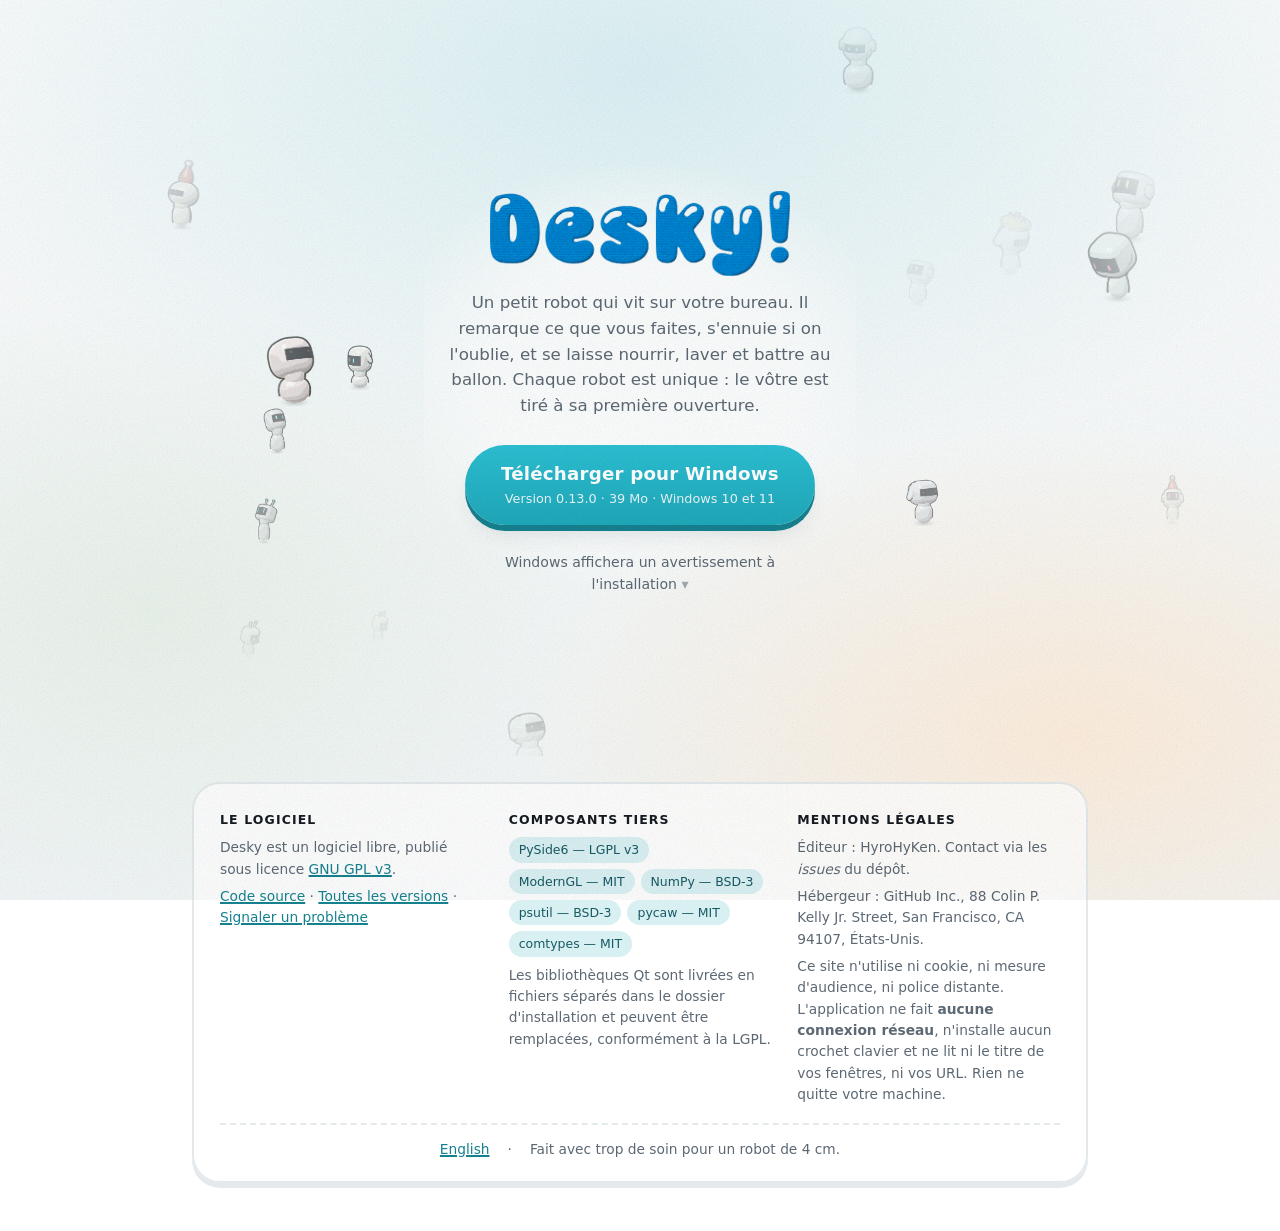
==== docs/index.html @ 5d932078 "L16 : site vitrine, licence GPL v3 et lien de téléchargement tenu par la CI" ====
<!doctype html>
<html lang="fr">
<head>
<meta charset="utf-8">
<meta name="viewport" content="width=device-width, initial-scale=1">
<meta name="color-scheme" content="light">
<title>Desky — un petit robot qui vit sur votre bureau</title>
<meta name="description" content="Desky est un compagnon de bureau pour Windows. Il réagit à ce que vous faites, on s'occupe de lui, on joue avec lui. Aucune connexion, aucune donnée qui sort.">
<link rel="canonical" href="https://hyrohyken.github.io/Desky/">
<link rel="alternate" hreflang="fr" href="https://hyrohyken.github.io/Desky/">
<link rel="alternate" hreflang="en" href="https://hyrohyken.github.io/Desky/en/">
<link rel="icon" href="assets/logo.png" type="image/png">
<meta property="og:type" content="website">
<meta property="og:title" content="Desky — un petit robot qui vit sur votre bureau">
<meta property="og:description" content="Un compagnon de bureau pour Windows. Aucune connexion, aucune donnée qui sort.">
<meta property="og:image" content="https://hyrohyken.github.io/Desky/assets/logo.png">
<meta property="og:locale" content="fr_FR">
<meta name="twitter:card" content="summary_large_image">
<link rel="stylesheet" href="style.css">
</head>
<body>

<main class="scene">
  <canvas id="champ" aria-hidden="true"></canvas>

  <div class="carte">
    <img class="logo" src="assets/logo.png" alt="Desky" width="1000" height="380">

    <p class="pitch apparait" style="--retard: 160ms">
      Un petit robot qui vit sur votre bureau. Il remarque ce que vous faites,
      s'ennuie si on l'oublie, et se laisse nourrir, laver et battre au ballon.
      Chaque robot est unique&nbsp;: le vôtre est tiré à sa première ouverture.
    </p>

    <div class="apparait" style="--retard: 280ms">
    <!-- telechargement:debut — bloc régénéré à chaque release par
         tools/site_release.py. Ne pas modifier à la main : la publication
         réécrit tout ce qui se trouve entre les deux marqueurs. -->
    <a class="telecharger" href="https://github.com/HyroHyKen/Desky/releases/download/v0.13.0/Desky-0.13.0-setup.exe">
      <span class="telecharger-titre">Télécharger pour Windows</span>
      <span class="telecharger-meta">Version 0.13.0 · 39 Mo · Windows 10 et 11</span>
    </a>
    <!-- telechargement:fin -->
    </div>

    <details class="avertissement apparait" style="--retard: 400ms">
      <summary>Windows affichera un avertissement à l'installation</summary>
      <div class="avertissement-corps">
        <p>
          L'installateur n'est pas signé par un certificat commercial — ils
          coûtent plusieurs centaines d'euros par an, et Desky est gratuit.
          Windows affiche donc «&nbsp;Windows a protégé votre ordinateur&nbsp;»
          pour tout programme qu'il ne reconnaît pas encore.
        </p>
        <ol>
          <li>Cliquez sur <strong>Informations complémentaires</strong>.</li>
          <li>Puis sur <strong>Exécuter quand même</strong>.</li>
        </ol>
        <p>
          Chaque version est publiée avec son empreinte SHA‑256 et une
          attestation de provenance
          <a href="https://www.sigstore.dev/" rel="noopener">Sigstore</a>. Elles
          garantissent que le fichier vient bien du dépôt public, construit à
          partir du commit annoncé — et vous pouvez le vérifier vous‑même en
          deux commandes&nbsp;:
        </p>
        <pre><code>Get-FileHash .\Desky-0.13.0-setup.exe -Algorithm SHA256
gh attestation verify .\Desky-0.13.0-setup.exe --repo HyroHyKen/Desky</code></pre>
        <p>
          L'empreinte attendue est dans <code>SHA256SUMS.txt</code>, à côté de
          l'installateur sur la
          <a href="https://github.com/HyroHyKen/Desky/releases/latest" rel="noopener">page
          de la version</a>.
        </p>
      </div>
    </details>
  </div>
</main>

<footer>
  <div class="pied apparait" style="--retard: 540ms">
    <div class="pied-colonnes">

      <section>
        <h2>Le logiciel</h2>
        <p>
          Desky est un logiciel libre, publié sous licence
          <a href="https://www.gnu.org/licenses/gpl-3.0.html" rel="noopener">GNU
          GPL&nbsp;v3</a>.
        </p>
        <p>
          <a href="https://github.com/HyroHyKen/Desky" rel="noopener">Code source</a> ·
          <a href="https://github.com/HyroHyKen/Desky/releases" rel="noopener">Toutes les versions</a> ·
          <a href="https://github.com/HyroHyKen/Desky/issues" rel="noopener">Signaler un problème</a>
        </p>
      </section>

      <section>
        <h2>Composants tiers</h2>
        <ul class="pastilles">
          <li>PySide6 — LGPL v3</li>
          <li>ModernGL — MIT</li>
          <li>NumPy — BSD‑3</li>
          <li>psutil — BSD‑3</li>
          <li>pycaw — MIT</li>
          <li>comtypes — MIT</li>
        </ul>
        <p>
          Les bibliothèques Qt sont livrées en fichiers séparés dans le dossier
          d'installation et peuvent être remplacées, conformément à la LGPL.
        </p>
      </section>

      <section>
        <h2>Mentions légales</h2>
        <p>Éditeur&nbsp;: HyroHyKen. Contact via les <em>issues</em> du dépôt.</p>
        <p>
          Hébergeur&nbsp;: GitHub&nbsp;Inc., 88 Colin P. Kelly Jr. Street,
          San Francisco, CA 94107, États‑Unis.
        </p>
        <p>
          Ce site n'utilise ni cookie, ni mesure d'audience, ni police distante.
          L'application ne fait <strong>aucune connexion réseau</strong>,
          n'installe aucun crochet clavier et ne lit ni le titre de vos fenêtres,
          ni vos URL. Rien ne quitte votre machine.
        </p>
      </section>

    </div>

    <p class="pied-liens">
      <a href="en/">English</a>
      <span>·</span>
      <span>Fait avec trop de soin pour un robot de 4&nbsp;cm.</span>
    </p>
  </div>
</footer>

<script src="particles.js"></script>
</body>
</html>
---- docs/style.css ----
/* Site vitrine de Desky (lot L16).
 *
 * La palette part de celle du panneau de soin — l'accent cyan #1FA8BA est
 * exactement `panel.ACCENT`, l'encre `panel.INK` — et s'autorise autour d'elle
 * un fond dégradé et un grain que l'application n'a pas : une page web éclairée
 * à plat a l'air d'un brouillon, là où une fenêtre posée sur un vrai bureau
 * emprunte sa texture à ce qu'il y a derrière.
 *
 * **Thème clair seulement.** Pas de variante sombre : le produit est un objet
 * clair, le logo est fourni pour fond clair, et une page qui bascule au gré des
 * réglages du visiteur double la surface à vérifier pour un écran unique.
 *
 * Aucune police distante, aucune feuille tierce, aucune requête sortante : une
 * page qui vend un logiciel sans sortie réseau ne peut pas appeler trois
 * domaines pour s'afficher.
 */

:root {
  color-scheme: light;

  --encre: #141a21;
  --encre-doux: #5c6873;
  --accent: #1fa8ba;
  --accent-sombre: #15818f;
  --accent-pale: #d9f0f3;
  --creme: #fdf6ec;
  --carte: #ffffff;
  --bord: #e3e9ec;
  --bord-fort: #cfd9de;
  --ombre: rgba(20, 40, 50, 0.16);

  --rayon: 20px;
  --rayon-grand: 28px;

  /* Le rebond du produit (§10) : une seule courbe, réutilisée partout, pour que
   * tout ce qui bouge sur la page appartienne à la même main. */
  --ressort: cubic-bezier(0.34, 1.56, 0.64, 1);
}

* { box-sizing: border-box; }

html, body { margin: 0; padding: 0; }

body {
  min-height: 100svh;
  color: var(--encre);
  font-family: ui-rounded, "SF Pro Rounded", "Segoe UI Variable Display",
               "Segoe UI", system-ui, -apple-system, sans-serif;
  font-size: 17px;
  line-height: 1.55;
  -webkit-font-smoothing: antialiased;

  /* Deux halos, un froid en haut et un chaud en bas à droite, sur un dégradé
   * vertical très pâle. Fixés : le fond ne défile pas avec le pied de page,
   * sinon on voit la couture. */
  background:
    radial-gradient(1200px 660px at 50% 8%,  #dcf1f5 0%, rgba(220, 241, 245, 0) 62%),
    radial-gradient(980px 540px at 84% 82%,  #fdeedd 0%, rgba(253, 238, 221, 0) 58%),
    radial-gradient(760px 520px at 12% 68%,  #eaf3ec 0%, rgba(234, 243, 236, 0) 60%),
    linear-gradient(180deg, #fcfefe 0%, #f2f7f8 100%);
  background-attachment: fixed;
}

/* Grain. Un bruit fractal en SVG, embarqué en data-URI : pas une requête de
 * plus, et il se répète sans couture. C'est ce qui empêche les grands aplats
 * dégradés de faire « page de garde vide ». */
body::after {
  content: "";
  position: fixed;
  inset: 0;
  z-index: 3;
  pointer-events: none;
  opacity: 0.38;
  background-image: url("data:image/svg+xml,%3Csvg xmlns='http://www.w3.org/2000/svg' width='200' height='200'%3E%3Cfilter id='g'%3E%3CfeTurbulence type='fractalNoise' baseFrequency='0.8' numOctaves='3' stitchTiles='stitch'/%3E%3C/filter%3E%3Crect width='100%25' height='100%25' filter='url(%23g)' opacity='0.5'/%3E%3C/svg%3E");
  background-size: 200px 200px;
  mix-blend-mode: multiply;
}

/* --- Entrées ------------------------------------------------------------- */

/* Tout arrive l'un après l'autre, et rien n'arrive à sa taille finale : c'est
 * la leçon du lot L9. Le décalage est porté par `--retard`, posé dans le HTML,
 * pour qu'on lise l'ordre d'apparition dans l'ordre du document. */
@keyframes surgit {
  from { opacity: 0; transform: translateY(20px) scale(0.94); }
  to   { opacity: 1; transform: none; }
}

@keyframes surgit-logo {
  from { opacity: 0; transform: translateY(26px) scale(0.78); }
  to   { opacity: 1; transform: none; }
}

@keyframes flotte {
  from { transform: translateY(-4px); }
  to   { transform: translateY(4px); }
}

.apparait {
  animation: surgit 640ms var(--ressort) both;
  animation-delay: var(--retard, 0ms);
}

/* --- La scène centrale --------------------------------------------------- */

.scene {
  position: relative;
  min-height: 86svh;
  display: grid;
  place-items: center;
  padding: 44px 16px 28px;
  overflow: hidden;
}

/* Le champ de particules. Une **ellipse** et non un disque : un cercle assez
 * large pour laisser respirer la carte déborderait de la fenêtre en hauteur, et
 * on n'en verrait plus qu'une bande — le halo cesserait de se lire comme centré.
 * `pointer-events: none` est indispensable : le canvas couvre le bouton. */
#champ {
  position: absolute;
  inset: 0;
  margin: auto;
  width: min(98vw, 1180px);
  height: min(82svh, 760px);
  pointer-events: none;
  -webkit-mask-image: radial-gradient(ellipse at center,
                      #000 26%, rgba(0, 0, 0, 0.55) 52%, transparent 76%);
  mask-image: radial-gradient(ellipse at center,
              #000 26%, rgba(0, 0, 0, 0.55) 52%, transparent 76%);
}

/* Halo de lisibilité sous le contenu : sans lui, une particule qui passe
 * derrière la phrase d'accroche la fait vibrer. */
.carte {
  position: relative;
  z-index: 1;
  text-align: center;
  max-width: 27rem;
  padding: 24px 22px 20px;
  background: radial-gradient(ellipse 78% 62% at 50% 46%,
              rgba(252, 254, 254, 0.96) 0%,
              rgba(252, 254, 254, 0.86) 46%,
              rgba(252, 254, 254, 0) 78%);
}

.logo {
  display: block;
  width: min(300px, 70vw);
  height: auto;
  margin: 0 auto 14px;
  animation: surgit-logo 760ms var(--ressort) both,
             flotte 4.2s ease-in-out 900ms infinite alternate;
}

.pitch {
  margin: 0 auto 26px;
  max-width: 25rem;
  color: var(--encre-doux);
  font-size: 1.04rem;
}

/* --- Le bouton ----------------------------------------------------------- */

/* Un bouton-jouet : une semelle pleine et non floue sous la pastille, qui
 * s'écrase quand on appuie. C'est le geste des interfaces de console — on
 * *enfonce* quelque chose — et il ne coûte qu'une ombre sans flou. */
.telecharger {
  position: relative;
  display: inline-flex;
  flex-direction: column;
  align-items: center;
  gap: 1px;
  padding: 15px 36px 16px;
  border-radius: 999px;
  background: linear-gradient(180deg, #2bc0d3 0%, var(--accent) 100%);
  color: #fff;
  text-decoration: none;
  box-shadow: 0 6px 0 0 var(--accent-sombre),
              0 14px 24px -10px var(--ombre);
  transition: transform 260ms var(--ressort),
              box-shadow 260ms var(--ressort),
              filter 160ms ease;
}

.telecharger:hover,
.telecharger:focus-visible {
  transform: translateY(-3px);
  filter: saturate(1.06);
  box-shadow: 0 9px 0 0 var(--accent-sombre),
              0 20px 30px -12px var(--ombre);
}

.telecharger:active {
  transform: translateY(5px);
  box-shadow: 0 1px 0 0 var(--accent-sombre),
              0 6px 12px -8px var(--ombre);
  transition-duration: 90ms;
}

.telecharger-titre {
  font-size: 1.14rem;
  font-weight: 800;
  letter-spacing: 0.01em;
}

.telecharger-meta {
  font-size: 0.8rem;
  opacity: 0.9;
  font-variant-numeric: tabular-nums;
}

/* --- L'avertissement Windows --------------------------------------------- */

/* Discret par défaut, complet une fois déplié. C'est l'endroit où la majorité
 * des installations échouent : quelqu'un qui voit l'écran bleu sans y avoir été
 * préparé referme tout. Le dire avant vaut mieux que le découvrir. */
.avertissement {
  margin: 20px auto 0;
  max-width: 29rem;
  text-align: left;
  font-size: 0.9rem;
  color: var(--encre-doux);
}

.avertissement > summary {
  cursor: pointer;
  text-align: center;
  list-style: none;
  padding: 7px 14px;
  border-radius: 999px;
  font-size: 0.88rem;
  transition: color 160ms ease, background-color 160ms ease;
}

.avertissement > summary::-webkit-details-marker { display: none; }
.avertissement > summary::after { content: " ▾"; opacity: 0.55; }
.avertissement[open] > summary::after { content: " ▴"; }

.avertissement > summary:hover {
  color: var(--accent-sombre);
  background: rgba(255, 255, 255, 0.7);
}

/* Panneau-autocollant : bord franc et semelle nette, comme les vignettes de la
 * boutique du jeu. */
.avertissement-corps {
  margin-top: 10px;
  padding: 16px 18px;
  border: 2px solid var(--bord-fort);
  border-radius: var(--rayon);
  background: var(--carte);
  box-shadow: 0 4px 0 0 var(--bord);
  animation: surgit 420ms var(--ressort) both;
}

.avertissement-corps p { margin: 0 0 10px; }
.avertissement-corps p:last-child { margin-bottom: 0; }
.avertissement-corps ol { margin: 0 0 10px; padding-left: 1.3em; }

code, pre {
  font-family: ui-monospace, "Cascadia Code", Consolas, monospace;
  font-size: 0.85em;
}

pre {
  overflow-x: auto;
  padding: 10px 12px;
  border-radius: 12px;
  background: var(--accent-pale);
  color: #123c43;
  margin: 0 0 10px;
}

/* --- Pied de page -------------------------------------------------------- */

footer {
  position: relative;
  z-index: 1;
  padding: 8px 16px 48px;
  font-size: 0.86rem;
  color: var(--encre-doux);
}

/* Une carte posée, pas une bande collée au bas de page : le pied appartient au
 * même univers d'objets arrondis que le reste. */
.pied {
  max-width: 56rem;
  margin: 0 auto;
  padding: 26px 26px 20px;
  border: 2px solid var(--bord);
  border-radius: var(--rayon-grand);
  background: rgba(255, 255, 255, 0.78);
  box-shadow: 0 5px 0 0 var(--bord);
  display: grid;
  gap: 18px;
}

.pied h2 {
  font-size: 0.78rem;
  text-transform: uppercase;
  letter-spacing: 0.09em;
  color: var(--encre);
  margin: 0 0 8px;
}

.pied section { margin: 0; }
.pied p { margin: 0 0 6px; }
.pied p:last-child { margin-bottom: 0; }

/* Les composants tiers en pastilles : une liste à puces dans un pied de page a
 * l'air d'un fichier de licences, des pastilles ont l'air d'un générique. */
.pastilles {
  list-style: none;
  margin: 0 0 8px;
  padding: 0;
  display: flex;
  flex-wrap: wrap;
  gap: 6px;
}

.pastilles li {
  padding: 3px 10px;
  border-radius: 999px;
  background: var(--accent-pale);
  color: #175a63;
  font-size: 0.78rem;
  white-space: nowrap;
}

.pied-liens {
  display: flex;
  flex-wrap: wrap;
  gap: 8px 18px;
  justify-content: center;
  align-items: center;
  margin: 0;
  padding-top: 14px;
  border-top: 2px dashed var(--bord);
}

a { color: var(--accent-sombre); text-decoration-thickness: 1.5px; }
a:hover { color: var(--accent); }

@media (min-width: 760px) {
  .pied-colonnes {
    display: grid;
    grid-template-columns: repeat(3, 1fr);
    gap: 26px;
  }
}

/* Le mouvement est une préférence, pas un dû : quinze robots qui flottent sont
 * exactement ce qui gêne quelqu'un qui a demandé moins d'animation. Ici on coupe
 * les entrées et le flottement ; `particles.js` fige le champ de son côté. */
@media (prefers-reduced-motion: reduce) {
  .apparait, .logo, .avertissement-corps {
    animation: none !important;
    opacity: 1;
    transform: none;
  }
  * { transition-duration: 0.01ms !important; }
}
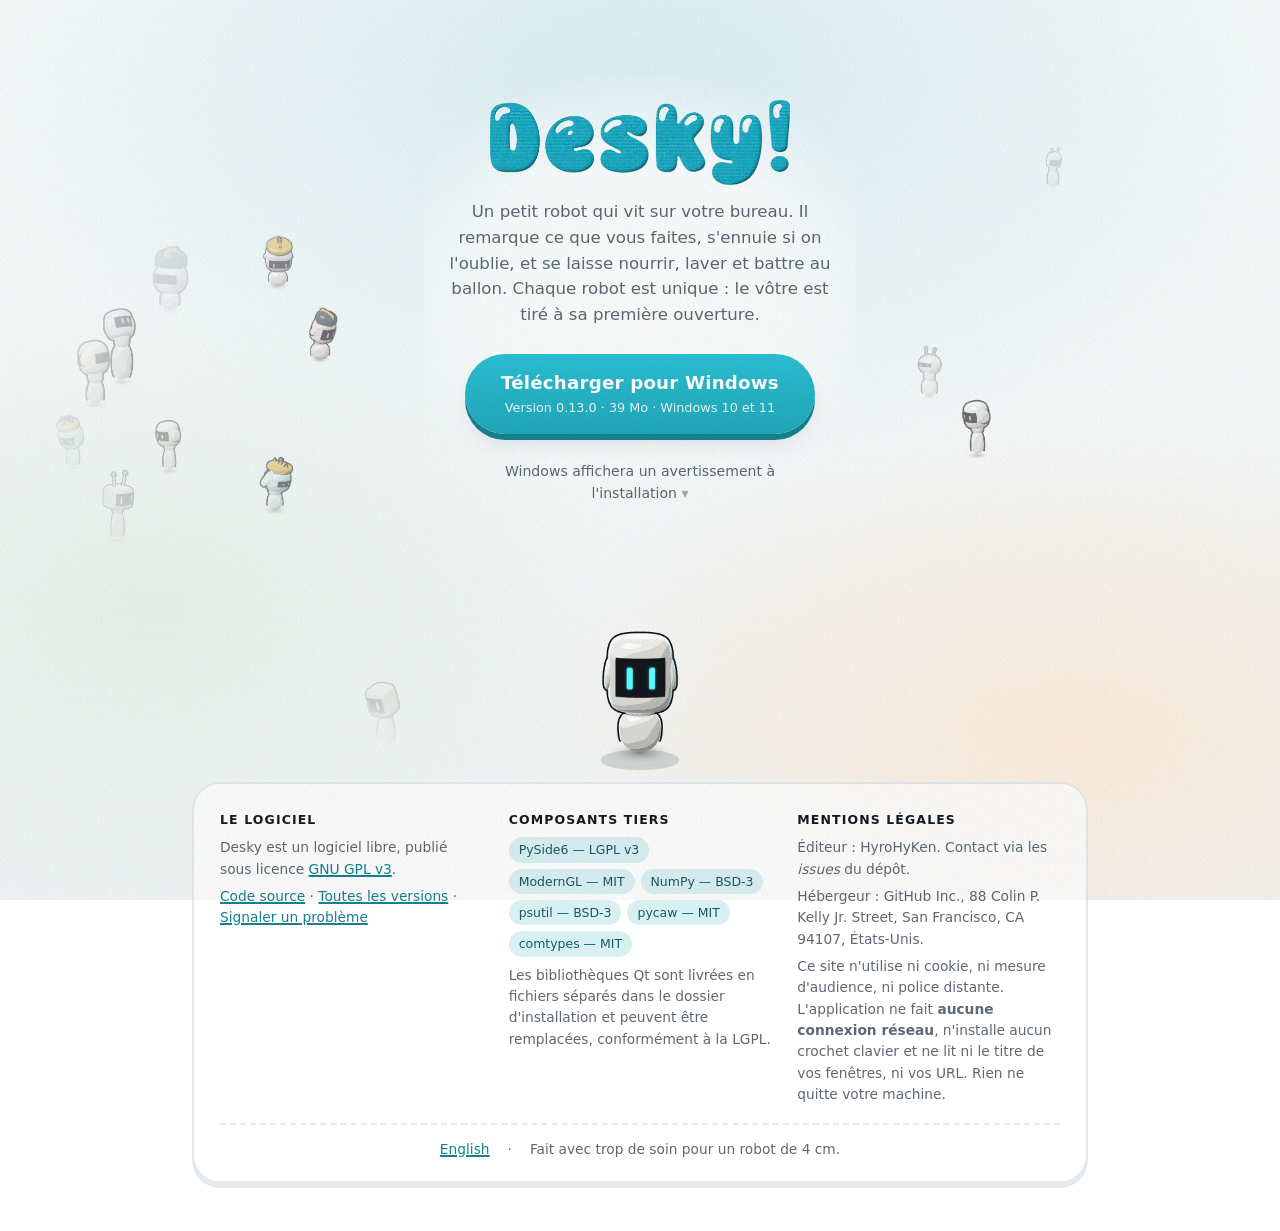
==== commit 9bd05c9e: "Site : le robot du produit marche sur la page et suit la souris" ====
--- a/docs/index.html
+++ b/docs/index.html
@@ -22,9 +22,10 @@
 
 <main class="scene">
   <canvas id="champ" aria-hidden="true"></canvas>
+  <canvas id="heros" aria-hidden="true"></canvas>
 
   <div class="carte">
-    <img class="logo" src="assets/logo.png" alt="Desky" width="1000" height="380">
+    <img class="logo" src="assets/logo.png" alt="Desky" width="1575" height="445">
 
     <p class="pitch apparait" style="--retard: 160ms">
       Un petit robot qui vit sur votre bureau. Il remarque ce que vous faites,
@@ -137,5 +138,6 @@
 </footer>
 
 <script src="particles.js"></script>
+<script src="hero.js"></script>
 </body>
 </html>
--- a/docs/style.css
+++ b/docs/style.css
@@ -108,7 +108,7 @@
   min-height: 86svh;
   display: grid;
   place-items: center;
-  padding: 44px 16px 28px;
+  padding: 44px 16px 210px;
   overflow: hidden;
 }
 
@@ -127,6 +127,24 @@
                       #000 26%, rgba(0, 0, 0, 0.55) 52%, transparent 76%);
   mask-image: radial-gradient(ellipse at center,
               #000 26%, rgba(0, 0, 0, 0.55) 52%, transparent 76%);
+}
+
+/* Le sol du robot : une bande en bas de la scène, dont la hauteur est
+ * **réservée par le rembourrage de `.scene`**. Sans cette réservation le
+ * contenu, centré, descendrait dans la bande et le robot passerait devant le
+ * bouton de téléchargement — ou derrière, ce qui est pire. */
+#heros {
+  position: absolute;
+  left: 0;
+  bottom: 0;
+  /* `width: 100%` et non `right: 0` : `.scene` est une grille centrée, et le
+   * `justify-items: center` qu'elle impose à ses enfants fait rétrécir un
+   * absolu dont les deux décalages sont posés. Mesuré à 400 px au lieu de la
+   * largeur de la page avant correction. */
+  width: 100%;
+  height: 200px;
+  z-index: 2;
+  pointer-events: none;
 }
 
 /* Halo de lisibilité sous le contenu : sans lui, une particule qui passe
@@ -338,8 +356,21 @@
   border-top: 2px dashed var(--bord);
 }
 
-a { color: var(--accent-sombre); text-decoration-thickness: 1.5px; }
-a:hover { color: var(--accent); }
+/* Habillage des liens **de texte seulement**.
+ *
+ * `:where()` annule la spécificité de la règle, et ce n'est pas un raffinement :
+ * sans lui, `a:hover` vaut 0‑1‑1 et l'emporte sur `.telecharger`, qui ne vaut
+ * que 0‑1‑0. Le libellé du bouton passait alors en cyan sur un fond cyan au
+ * survol — illisible, et exactement au moment où on le regarde. Le
+ * `:not([class])` dit la même chose autrement : un lien qui porte une classe est
+ * un composant, il habille ses propres états.
+ */
+a:where(:not([class])) {
+  color: var(--accent-sombre);
+  text-decoration-thickness: 1.5px;
+}
+
+a:where(:not([class])):hover { color: var(--accent); }
 
 @media (min-width: 760px) {
   .pied-colonnes {
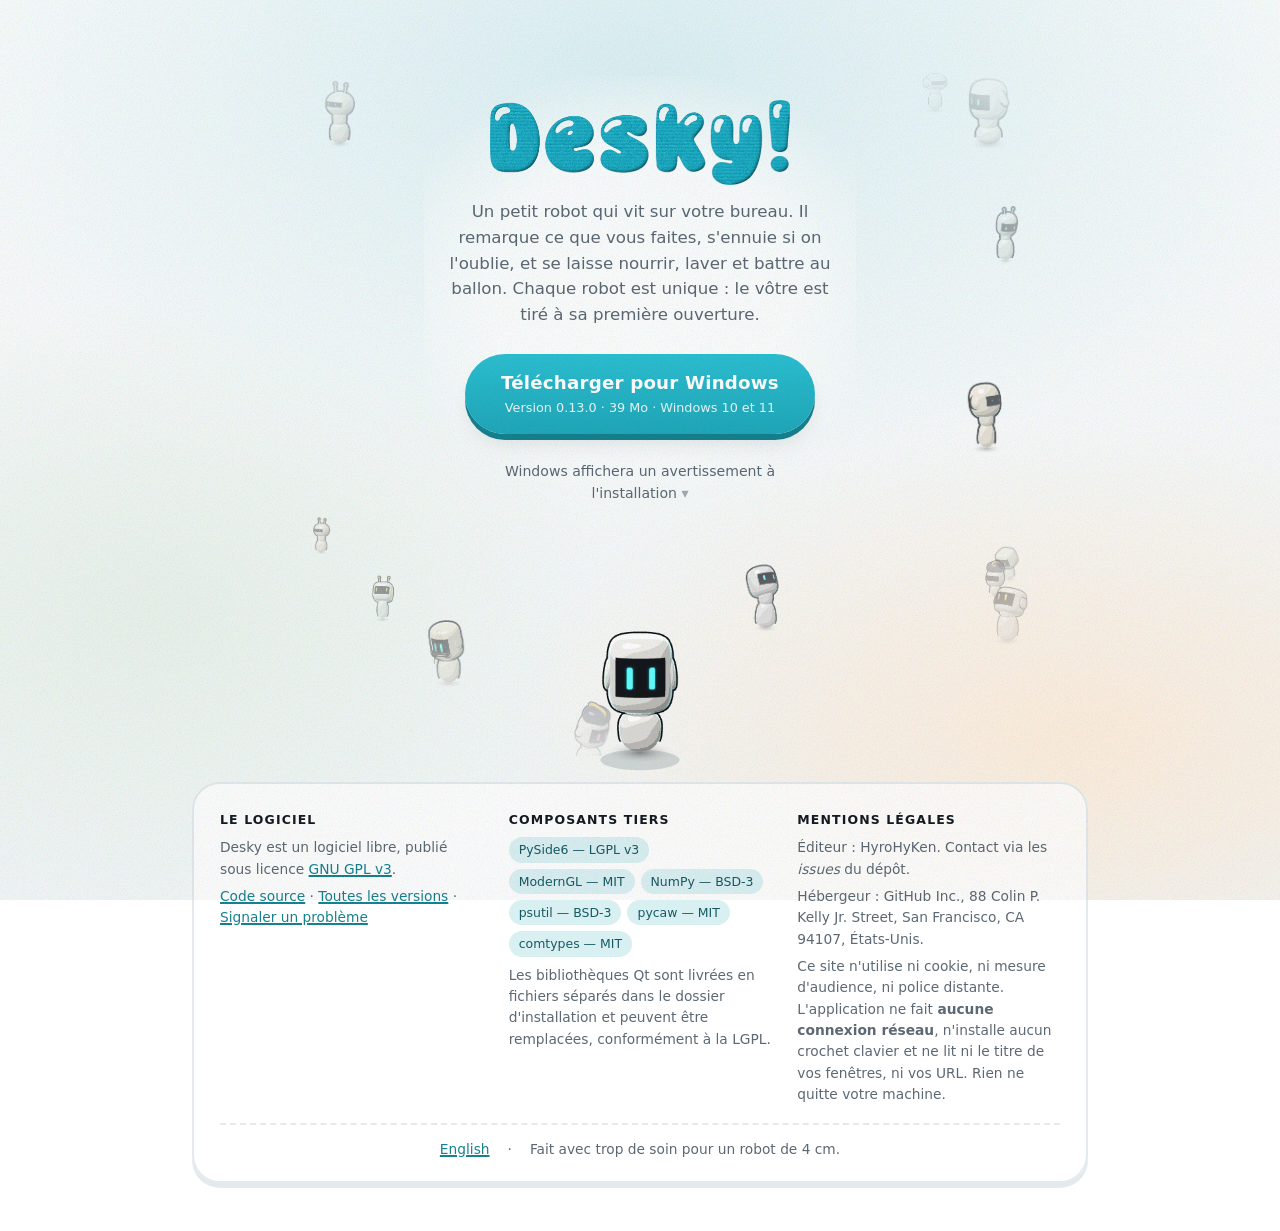
==== commit ea3c7310: "Site : dimensions déclarées du logo alignées sur le fichier livré" ====
--- a/docs/index.html
+++ b/docs/index.html
@@ -25,7 +25,7 @@
   <canvas id="heros" aria-hidden="true"></canvas>
 
   <div class="carte">
-    <img class="logo" src="assets/logo.png" alt="Desky" width="1575" height="445">
+    <img class="logo" src="assets/logo.png" alt="Desky" width="1181" height="334">
 
     <p class="pitch apparait" style="--retard: 160ms">
       Un petit robot qui vit sur votre bureau. Il remarque ce que vous faites,
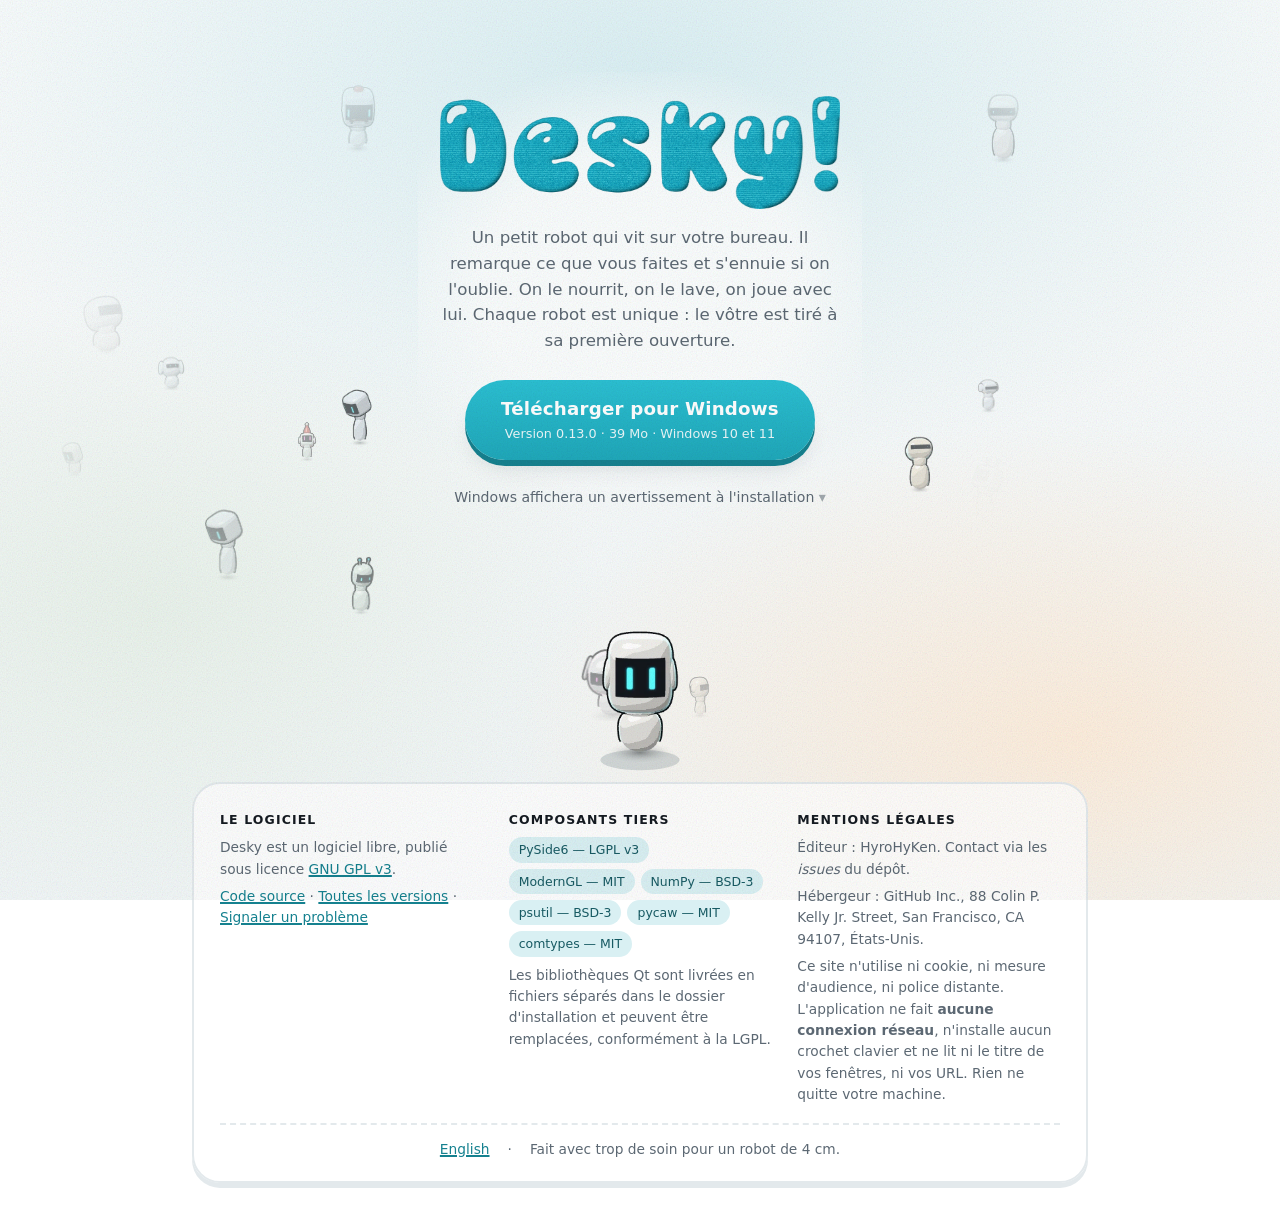
==== commit 20a369b9: "Site : logo agrandi et accroche reformulée" ====
--- a/docs/index.html
+++ b/docs/index.html
@@ -28,8 +28,8 @@
     <img class="logo" src="assets/logo.png" alt="Desky" width="1181" height="334">
 
     <p class="pitch apparait" style="--retard: 160ms">
-      Un petit robot qui vit sur votre bureau. Il remarque ce que vous faites,
-      s'ennuie si on l'oublie, et se laisse nourrir, laver et battre au ballon.
+      Un petit robot qui vit sur votre bureau. Il remarque ce que vous faites
+      et s'ennuie si on l'oublie. On le nourrit, on le lave, on joue avec lui.
       Chaque robot est unique&nbsp;: le vôtre est tiré à sa première ouverture.
     </p>
 
--- a/docs/style.css
+++ b/docs/style.css
@@ -153,7 +153,7 @@
   position: relative;
   z-index: 1;
   text-align: center;
-  max-width: 27rem;
+  max-width: 30rem;
   padding: 24px 22px 20px;
   background: radial-gradient(ellipse 78% 62% at 50% 46%,
               rgba(252, 254, 254, 0.96) 0%,
@@ -163,9 +163,9 @@
 
 .logo {
   display: block;
-  width: min(300px, 70vw);
+  width: min(400px, 78vw);
   height: auto;
-  margin: 0 auto 14px;
+  margin: 0 auto 16px;
   animation: surgit-logo 760ms var(--ressort) both,
              flotte 4.2s ease-in-out 900ms infinite alternate;
 }
@@ -227,6 +227,15 @@
   font-variant-numeric: tabular-nums;
 }
 
+/* Sous 420 px, « Télécharger pour Windows » ne tient plus sur une ligne et le
+ * bouton se casse en deux — sur l'élément qui porte toute la page. On resserre
+ * plutôt que de raccourcir le libellé : « Télécharger » seul dirait moins. */
+@media (max-width: 420px) {
+  .telecharger { padding: 14px 20px 15px; }
+  .telecharger-titre { font-size: 1.04rem; }
+  .telecharger-meta { font-size: 0.73rem; }
+}
+
 /* --- L'avertissement Windows --------------------------------------------- */
 
 /* Discret par défaut, complet une fois déplié. C'est l'endroit où la majorité
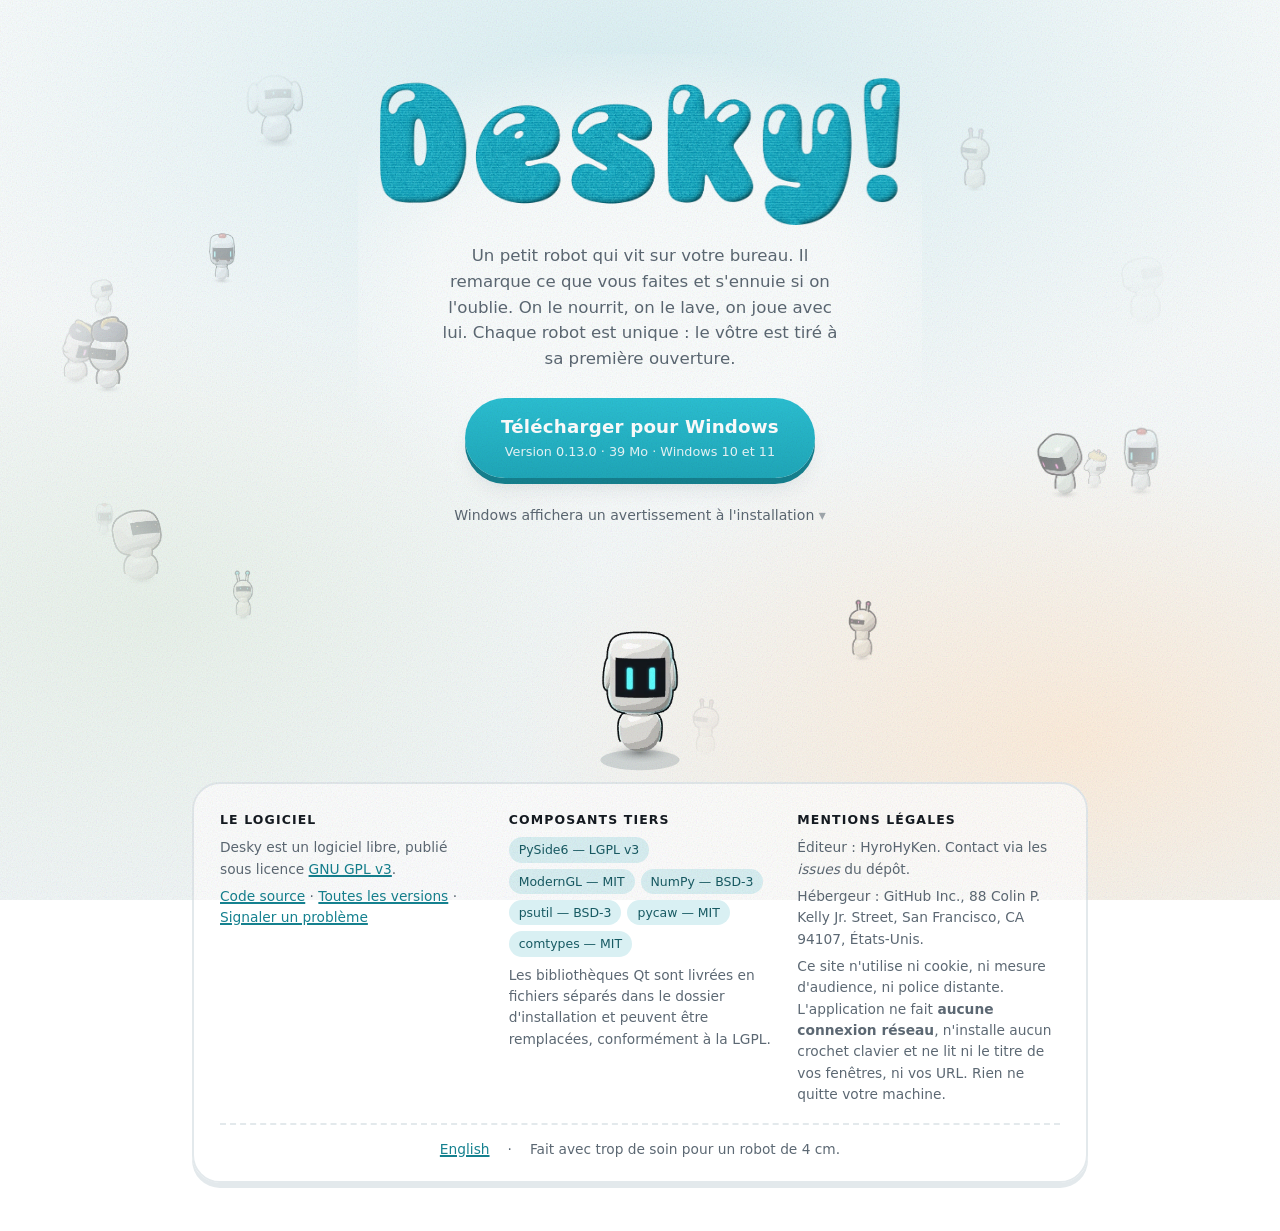
==== commit 30929913: "Site : référencement, données structurées et favicon de l'application" ====
--- a/docs/index.html
+++ b/docs/index.html
@@ -5,17 +5,61 @@
 <meta name="viewport" content="width=device-width, initial-scale=1">
 <meta name="color-scheme" content="light">
 <title>Desky — un petit robot qui vit sur votre bureau</title>
-<meta name="description" content="Desky est un compagnon de bureau pour Windows. Il réagit à ce que vous faites, on s'occupe de lui, on joue avec lui. Aucune connexion, aucune donnée qui sort.">
+<meta name="description" content="Desky est un compagnon de bureau gratuit pour Windows 10 et 11. Un petit robot qui réagit à ce que vous faites, qu'on nourrit, qu'on lave et avec qui on joue. Aucune connexion réseau, aucune donnée qui sort.">
 <link rel="canonical" href="https://hyrohyken.github.io/Desky/">
 <link rel="alternate" hreflang="fr" href="https://hyrohyken.github.io/Desky/">
 <link rel="alternate" hreflang="en" href="https://hyrohyken.github.io/Desky/en/">
-<link rel="icon" href="assets/logo.png" type="image/png">
+<link rel="alternate" hreflang="x-default" href="https://hyrohyken.github.io/Desky/">
+<link rel="icon" href="favicon.ico" sizes="32x32 48x48 256x256">
+<link rel="icon" type="image/png" sizes="32x32" href="assets/icon-32.png">
+<link rel="icon" type="image/png" sizes="512x512" href="assets/icon-512.png">
+<link rel="apple-touch-icon" href="assets/icon-180.png">
 <meta property="og:type" content="website">
+<meta property="og:site_name" content="Desky">
+<meta property="og:url" content="https://hyrohyken.github.io/Desky/">
 <meta property="og:title" content="Desky — un petit robot qui vit sur votre bureau">
-<meta property="og:description" content="Un compagnon de bureau pour Windows. Aucune connexion, aucune donnée qui sort.">
-<meta property="og:image" content="https://hyrohyken.github.io/Desky/assets/logo.png">
+<meta property="og:description" content="Un compagnon de bureau gratuit pour Windows. Aucune connexion, aucune donnée qui sort.">
+<meta property="og:image" content="https://hyrohyken.github.io/Desky/assets/social.png">
+<meta property="og:image:width" content="1200">
+<meta property="og:image:height" content="630">
+<meta property="og:image:alt" content="Le logo Desky au-dessus d'une rangée de petits robots, tous différents.">
 <meta property="og:locale" content="fr_FR">
+<meta property="og:locale:alternate" content="en_GB">
 <meta name="twitter:card" content="summary_large_image">
+<meta name="twitter:image" content="https://hyrohyken.github.io/Desky/assets/social.png">
+<!-- donnees:debut — régénéré à chaque release, comme le bouton. -->
+<script type="application/ld+json">
+{
+  "@context": "https://schema.org",
+  "@type": "SoftwareApplication",
+  "name": "Desky",
+  "url": "https://hyrohyken.github.io/Desky/",
+  "inLanguage": "fr",
+  "description": "Desky est un compagnon de bureau gratuit pour Windows. Un petit robot qui réagit à ce que vous faites, qu'on nourrit, qu'on lave et avec qui on joue. Aucune connexion réseau, aucune donnée qui quitte la machine.",
+  "applicationCategory": "EntertainmentApplication",
+  "operatingSystem": "Windows 10, Windows 11",
+  "softwareVersion": "0.13.0",
+  "downloadUrl": "https://github.com/HyroHyKen/Desky/releases/download/v0.13.0/Desky-0.13.0-setup.exe",
+  "installUrl": "https://hyrohyken.github.io/Desky/",
+  "fileSize": "39 Mo",
+  "softwareRequirements": "Windows 10 ou 11, OpenGL 3.3",
+  "isAccessibleForFree": true,
+  "license": "https://www.gnu.org/licenses/gpl-3.0.html",
+  "image": "https://hyrohyken.github.io/Desky/assets/social.png",
+  "offers": {
+    "@type": "Offer",
+    "price": "0",
+    "priceCurrency": "EUR"
+  },
+  "author": {
+    "@type": "Person",
+    "name": "HyroHyKen",
+    "url": "https://github.com/HyroHyKen/Desky"
+  },
+  "codeRepository": "https://github.com/HyroHyKen/Desky"
+}
+</script>
+<!-- donnees:fin -->
 <link rel="stylesheet" href="style.css">
 </head>
 <body>
--- a/docs/style.css
+++ b/docs/style.css
@@ -153,7 +153,7 @@
   position: relative;
   z-index: 1;
   text-align: center;
-  max-width: 30rem;
+  max-width: 36rem;
   padding: 24px 22px 20px;
   background: radial-gradient(ellipse 78% 62% at 50% 46%,
               rgba(252, 254, 254, 0.96) 0%,
@@ -163,9 +163,13 @@
 
 .logo {
   display: block;
-  width: min(400px, 78vw);
+  /* Deux bornes, et elles ne servent pas le même écran. Le `78vw` gouverne
+   * seul en dessous de 667 px de large — c'est lui qui donne le cadrage mobile,
+   * et il n'a pas bougé. Le plafond en pixels ne s'applique qu'au-delà, là où
+   * la place existe pour donner au logo la vedette. */
+  width: min(520px, 78vw);
   height: auto;
-  margin: 0 auto 16px;
+  margin: 0 auto 18px;
   animation: surgit-logo 760ms var(--ressort) both,
              flotte 4.2s ease-in-out 900ms infinite alternate;
 }
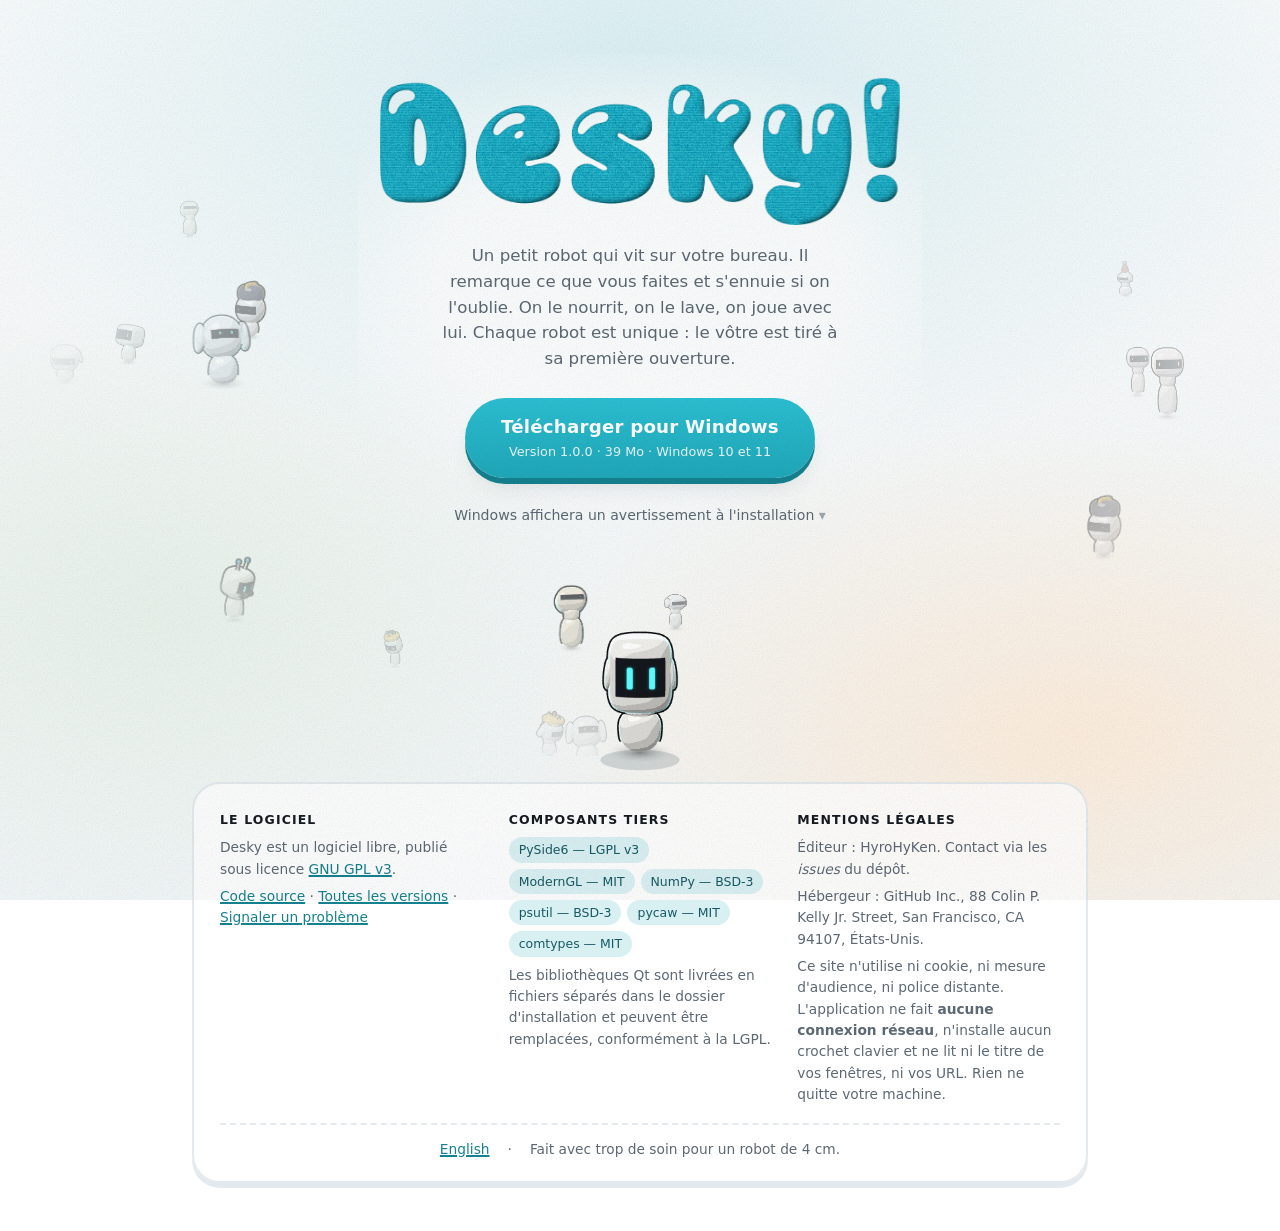
==== commit 89dda0e7: "Site : lien de téléchargement v1.0.0" ====
--- a/docs/index.html
+++ b/docs/index.html
@@ -38,8 +38,8 @@
   "description": "Desky est un compagnon de bureau gratuit pour Windows. Un petit robot qui réagit à ce que vous faites, qu'on nourrit, qu'on lave et avec qui on joue. Aucune connexion réseau, aucune donnée qui quitte la machine.",
   "applicationCategory": "EntertainmentApplication",
   "operatingSystem": "Windows 10, Windows 11",
-  "softwareVersion": "0.13.0",
-  "downloadUrl": "https://github.com/HyroHyKen/Desky/releases/download/v0.13.0/Desky-0.13.0-setup.exe",
+  "softwareVersion": "1.0.0",
+  "downloadUrl": "https://github.com/HyroHyKen/Desky/releases/download/v1.0.0/Desky-1.0.0-setup.exe",
   "installUrl": "https://hyrohyken.github.io/Desky/",
   "fileSize": "39 Mo",
   "softwareRequirements": "Windows 10 ou 11, OpenGL 3.3",
@@ -81,9 +81,9 @@
     <!-- telechargement:debut — bloc régénéré à chaque release par
          tools/site_release.py. Ne pas modifier à la main : la publication
          réécrit tout ce qui se trouve entre les deux marqueurs. -->
-    <a class="telecharger" href="https://github.com/HyroHyKen/Desky/releases/download/v0.13.0/Desky-0.13.0-setup.exe">
+    <a class="telecharger" href="https://github.com/HyroHyKen/Desky/releases/download/v1.0.0/Desky-1.0.0-setup.exe">
       <span class="telecharger-titre">Télécharger pour Windows</span>
-      <span class="telecharger-meta">Version 0.13.0 · 39 Mo · Windows 10 et 11</span>
+      <span class="telecharger-meta">Version 1.0.0 · 39 Mo · Windows 10 et 11</span>
     </a>
     <!-- telechargement:fin -->
     </div>
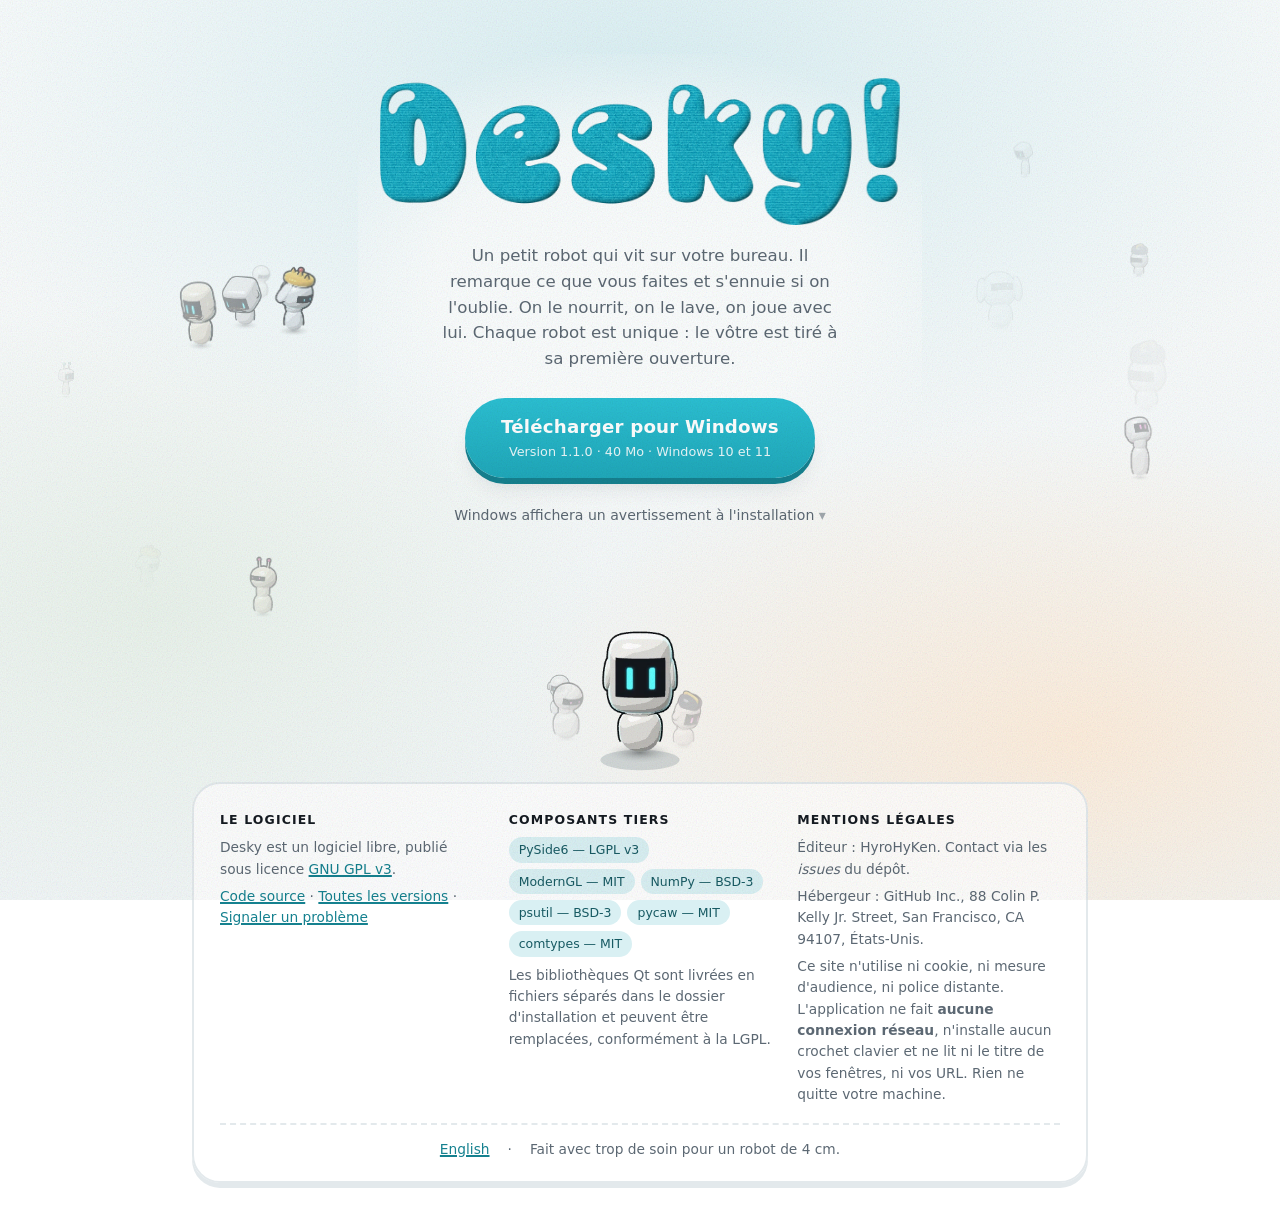
==== commit dd16428f: "Site : lien de téléchargement v1.1.0" ====
--- a/docs/index.html
+++ b/docs/index.html
@@ -38,10 +38,10 @@
   "description": "Desky est un compagnon de bureau gratuit pour Windows. Un petit robot qui réagit à ce que vous faites, qu'on nourrit, qu'on lave et avec qui on joue. Aucune connexion réseau, aucune donnée qui quitte la machine.",
   "applicationCategory": "EntertainmentApplication",
   "operatingSystem": "Windows 10, Windows 11",
-  "softwareVersion": "1.0.0",
-  "downloadUrl": "https://github.com/HyroHyKen/Desky/releases/download/v1.0.0/Desky-1.0.0-setup.exe",
+  "softwareVersion": "1.1.0",
+  "downloadUrl": "https://github.com/HyroHyKen/Desky/releases/download/v1.1.0/Desky-1.1.0-setup.exe",
   "installUrl": "https://hyrohyken.github.io/Desky/",
-  "fileSize": "39 Mo",
+  "fileSize": "40 Mo",
   "softwareRequirements": "Windows 10 ou 11, OpenGL 3.3",
   "isAccessibleForFree": true,
   "license": "https://www.gnu.org/licenses/gpl-3.0.html",
@@ -81,9 +81,9 @@
     <!-- telechargement:debut — bloc régénéré à chaque release par
          tools/site_release.py. Ne pas modifier à la main : la publication
          réécrit tout ce qui se trouve entre les deux marqueurs. -->
-    <a class="telecharger" href="https://github.com/HyroHyKen/Desky/releases/download/v1.0.0/Desky-1.0.0-setup.exe">
+    <a class="telecharger" href="https://github.com/HyroHyKen/Desky/releases/download/v1.1.0/Desky-1.1.0-setup.exe">
       <span class="telecharger-titre">Télécharger pour Windows</span>
-      <span class="telecharger-meta">Version 1.0.0 · 39 Mo · Windows 10 et 11</span>
+      <span class="telecharger-meta">Version 1.1.0 · 40 Mo · Windows 10 et 11</span>
     </a>
     <!-- telechargement:fin -->
     </div>
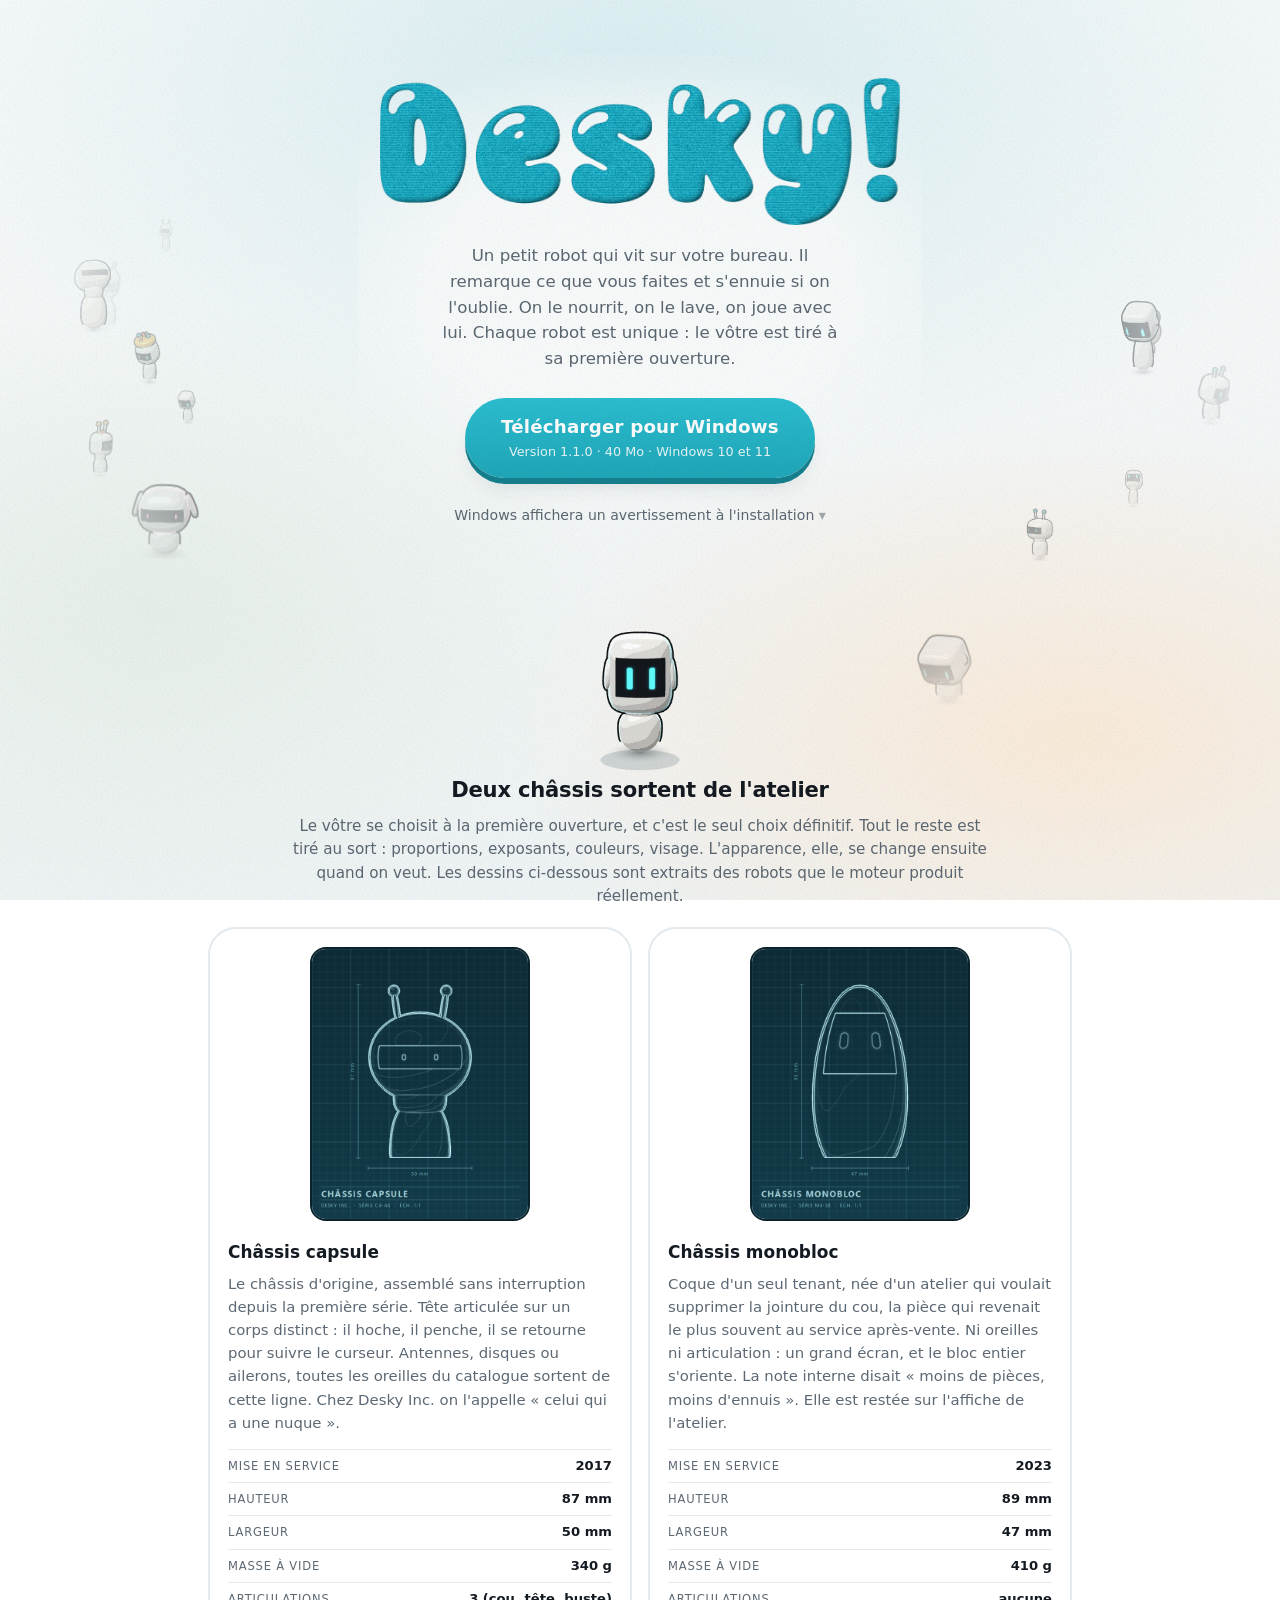
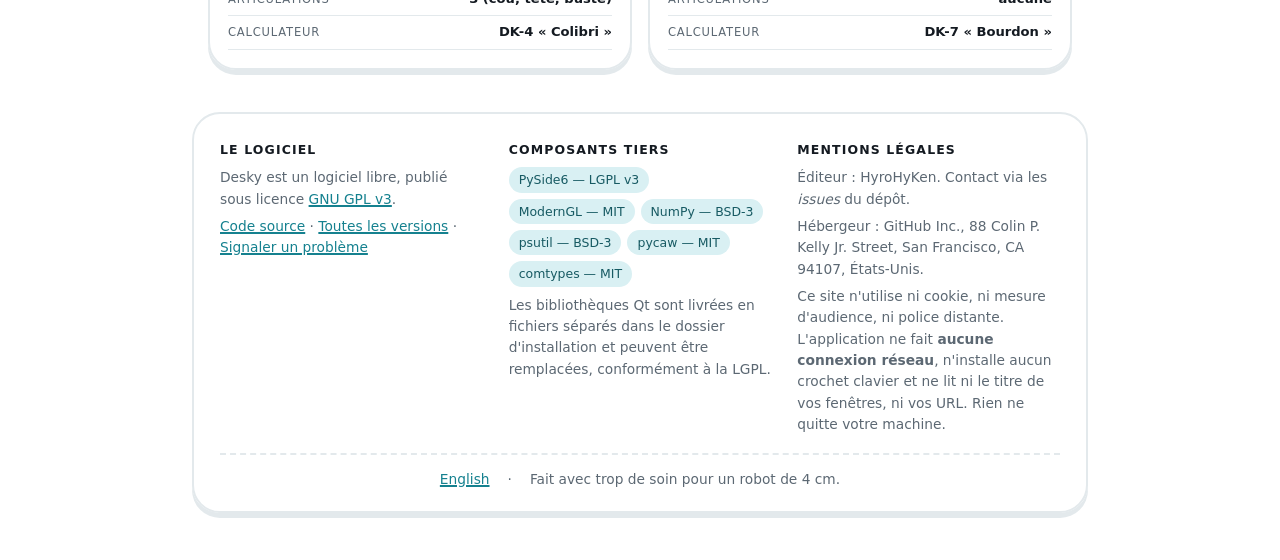
==== commit 5fbfb30b: "Site : les monoblocs dans le champ, et les deux châssis en bas de page" ====
--- a/docs/index.html
+++ b/docs/index.html
@@ -122,6 +122,71 @@
   </div>
 </main>
 
+<section class="ateliers" id="chassis">
+  <div class="ateliers-entete apparait" style="--retard: 80ms">
+    <h2>Deux châssis sortent de l'atelier</h2>
+    <p>
+      Le vôtre se choisit à la première ouverture, et c'est le seul choix
+      définitif. Tout le reste est tiré au sort&nbsp;: proportions, exposants,
+      couleurs, visage. L'apparence, elle, se change ensuite quand on veut. Les
+      dessins ci-dessous sont extraits des robots que le moteur produit
+      réellement.
+    </p>
+  </div>
+
+  <div class="ateliers-grille">
+
+    <article class="chassis apparait" style="--retard: 180ms">
+      <img class="chassis-plan" src="assets/blueprint_capsule.webp"
+           alt="Dessin industriel du châssis capsule : tête arrondie sur un corps distinct, coté 87 mm de haut et 50 mm de large."
+           width="560" height="700" loading="lazy" decoding="async">
+      <div class="chassis-texte">
+        <h3>Châssis capsule</h3>
+        <p>
+          Le châssis d'origine, assemblé sans interruption depuis la première
+          série. Tête articulée sur un corps distinct&nbsp;: il hoche, il penche,
+          il se retourne pour suivre le curseur. Antennes, disques ou ailerons,
+          toutes les oreilles du catalogue sortent de cette ligne. Chez Desky
+          Inc. on l'appelle «&nbsp;celui qui a une nuque&nbsp;».
+        </p>
+        <dl class="fiche">
+          <div><dt>Mise en service</dt><dd>2017</dd></div>
+          <div><dt>Hauteur</dt><dd>87 mm</dd></div>
+          <div><dt>Largeur</dt><dd>50 mm</dd></div>
+          <div><dt>Masse à vide</dt><dd>340 g</dd></div>
+          <div><dt>Articulations</dt><dd>3 (cou, tête, buste)</dd></div>
+          <div><dt>Calculateur</dt><dd>DK-4 «&nbsp;Colibri&nbsp;»</dd></div>
+        </dl>
+      </div>
+    </article>
+
+    <article class="chassis apparait" style="--retard: 300ms">
+      <img class="chassis-plan" src="assets/blueprint_monobloc.webp"
+           alt="Dessin industriel du châssis monobloc : coque d'un seul tenant à grand écran, cotée 89 mm de haut et 47 mm de large."
+           width="560" height="700" loading="lazy" decoding="async">
+      <div class="chassis-texte">
+        <h3>Châssis monobloc</h3>
+        <p>
+          Coque d'un seul tenant, née d'un atelier qui voulait supprimer la
+          jointure du cou, la pièce qui revenait le plus souvent au service
+          après-vente. Ni oreilles ni articulation&nbsp;: un grand écran, et le
+          bloc entier s'oriente. La note interne disait «&nbsp;moins de pièces,
+          moins d'ennuis&nbsp;». Elle est restée sur l'affiche de l'atelier.
+        </p>
+        <dl class="fiche">
+          <div><dt>Mise en service</dt><dd>2023</dd></div>
+          <div><dt>Hauteur</dt><dd>89 mm</dd></div>
+          <div><dt>Largeur</dt><dd>47 mm</dd></div>
+          <div><dt>Masse à vide</dt><dd>410 g</dd></div>
+          <div><dt>Articulations</dt><dd>aucune</dd></div>
+          <div><dt>Calculateur</dt><dd>DK-7 «&nbsp;Bourdon&nbsp;»</dd></div>
+        </dl>
+      </div>
+    </article>
+
+  </div>
+</section>
+
 <footer>
   <div class="pied apparait" style="--retard: 540ms">
     <div class="pied-colonnes">
--- a/docs/style.css
+++ b/docs/style.css
@@ -302,6 +302,140 @@
   margin: 0 0 10px;
 }
 
+/* --- Les deux châssis (lot L22) ------------------------------------------ */
+
+/* Posée entre la scène et le pied de page, à la **même largeur que le pied** :
+ * les deux blocs sont des cartes de bas de page, et les décaler l'un par rapport
+ * à l'autre donnerait deux colonnes de mesure différente sur un même écran. */
+.ateliers {
+  position: relative;
+  z-index: 1;
+  max-width: 56rem;
+  margin: 0 auto;
+  padding: 0 16px 34px;
+  display: grid;
+  gap: 18px;
+}
+
+.ateliers-entete {
+  text-align: center;
+  max-width: 44rem;
+  margin: 0 auto;
+}
+
+.ateliers-entete h2 {
+  margin: 0 0 8px;
+  font-size: 1.32rem;
+  letter-spacing: -0.01em;
+}
+
+.ateliers-entete p {
+  margin: 0;
+  color: var(--encre-doux);
+  font-size: 0.95rem;
+}
+
+.ateliers-grille {
+  display: grid;
+  gap: 16px;
+}
+
+/* Même carte que le pied de page : bord de 2 px, ombre portée pleine, gros
+ * rayon. Le site n'a qu'un seul objet, décliné. */
+.chassis {
+  display: grid;
+  gap: 18px;
+  padding: 18px;
+  border: 2px solid var(--bord);
+  border-radius: var(--rayon-grand);
+  background: rgba(255, 255, 255, 0.78);
+  box-shadow: 0 5px 0 0 var(--bord);
+}
+
+/* Le dessin est sombre et le reste de la page est clair : il lui faut son
+ * propre cadre, sinon il se lit comme un trou. Le fond repris de la planche
+ * elle-même (`#0d2b36`) évite la bande claire d'un pixel sur les bords
+ * arrondis. */
+.chassis-plan {
+  width: 100%;
+  height: auto;
+  display: block;
+  border-radius: 16px;
+  background: #0d2b36;
+  border: 2px solid #0a222b;
+}
+
+.chassis-texte h3 {
+  margin: 0 0 8px;
+  font-size: 1.06rem;
+}
+
+.chassis-texte p {
+  margin: 0 0 14px;
+  color: var(--encre-doux);
+  font-size: 0.93rem;
+}
+
+/* La fiche technique en deux colonnes, étiquette à gauche et valeur à droite,
+ * séparées par un filet : c'est ce qui la fait lire comme une notice d'usine
+ * plutôt que comme un paragraphe de plus. Même parti pris que dans
+ * l'application, où elle apparaît au survol d'un carton. */
+.fiche {
+  margin: 0;
+  display: grid;
+  gap: 0;
+  font-size: 0.82rem;
+}
+
+.fiche > div {
+  display: flex;
+  justify-content: space-between;
+  align-items: baseline;
+  gap: 12px;
+  padding: 6px 0;
+  border-top: 1px solid var(--bord);
+}
+
+.fiche > div:last-child { border-bottom: 1px solid var(--bord); }
+
+.fiche dt {
+  color: var(--encre-doux);
+  text-transform: uppercase;
+  letter-spacing: 0.07em;
+  font-size: 0.72rem;
+  white-space: nowrap;
+}
+
+.fiche dd {
+  margin: 0;
+  text-align: right;
+  font-weight: 600;
+  color: var(--encre);
+}
+
+/* Le plan à gauche du texte dès qu'il y a la place. En dessous, il passe
+ * au-dessus — et sa largeur est bornée pour qu'un dessin au format portrait
+ * n'occupe pas un écran de téléphone à lui seul. */
+@media (max-width: 559px) {
+  .chassis-plan {
+    max-width: 240px;
+    margin: 0 auto;
+  }
+}
+
+@media (min-width: 560px) {
+  .chassis {
+    grid-template-columns: 190px 1fr;
+    align-items: start;
+  }
+}
+
+@media (min-width: 900px) {
+  .ateliers-grille { grid-template-columns: 1fr 1fr; }
+  .chassis { grid-template-columns: 1fr; }
+  .chassis-plan { max-width: 220px; margin: 0 auto; }
+}
+
 /* --- Pied de page -------------------------------------------------------- */
 
 footer {
